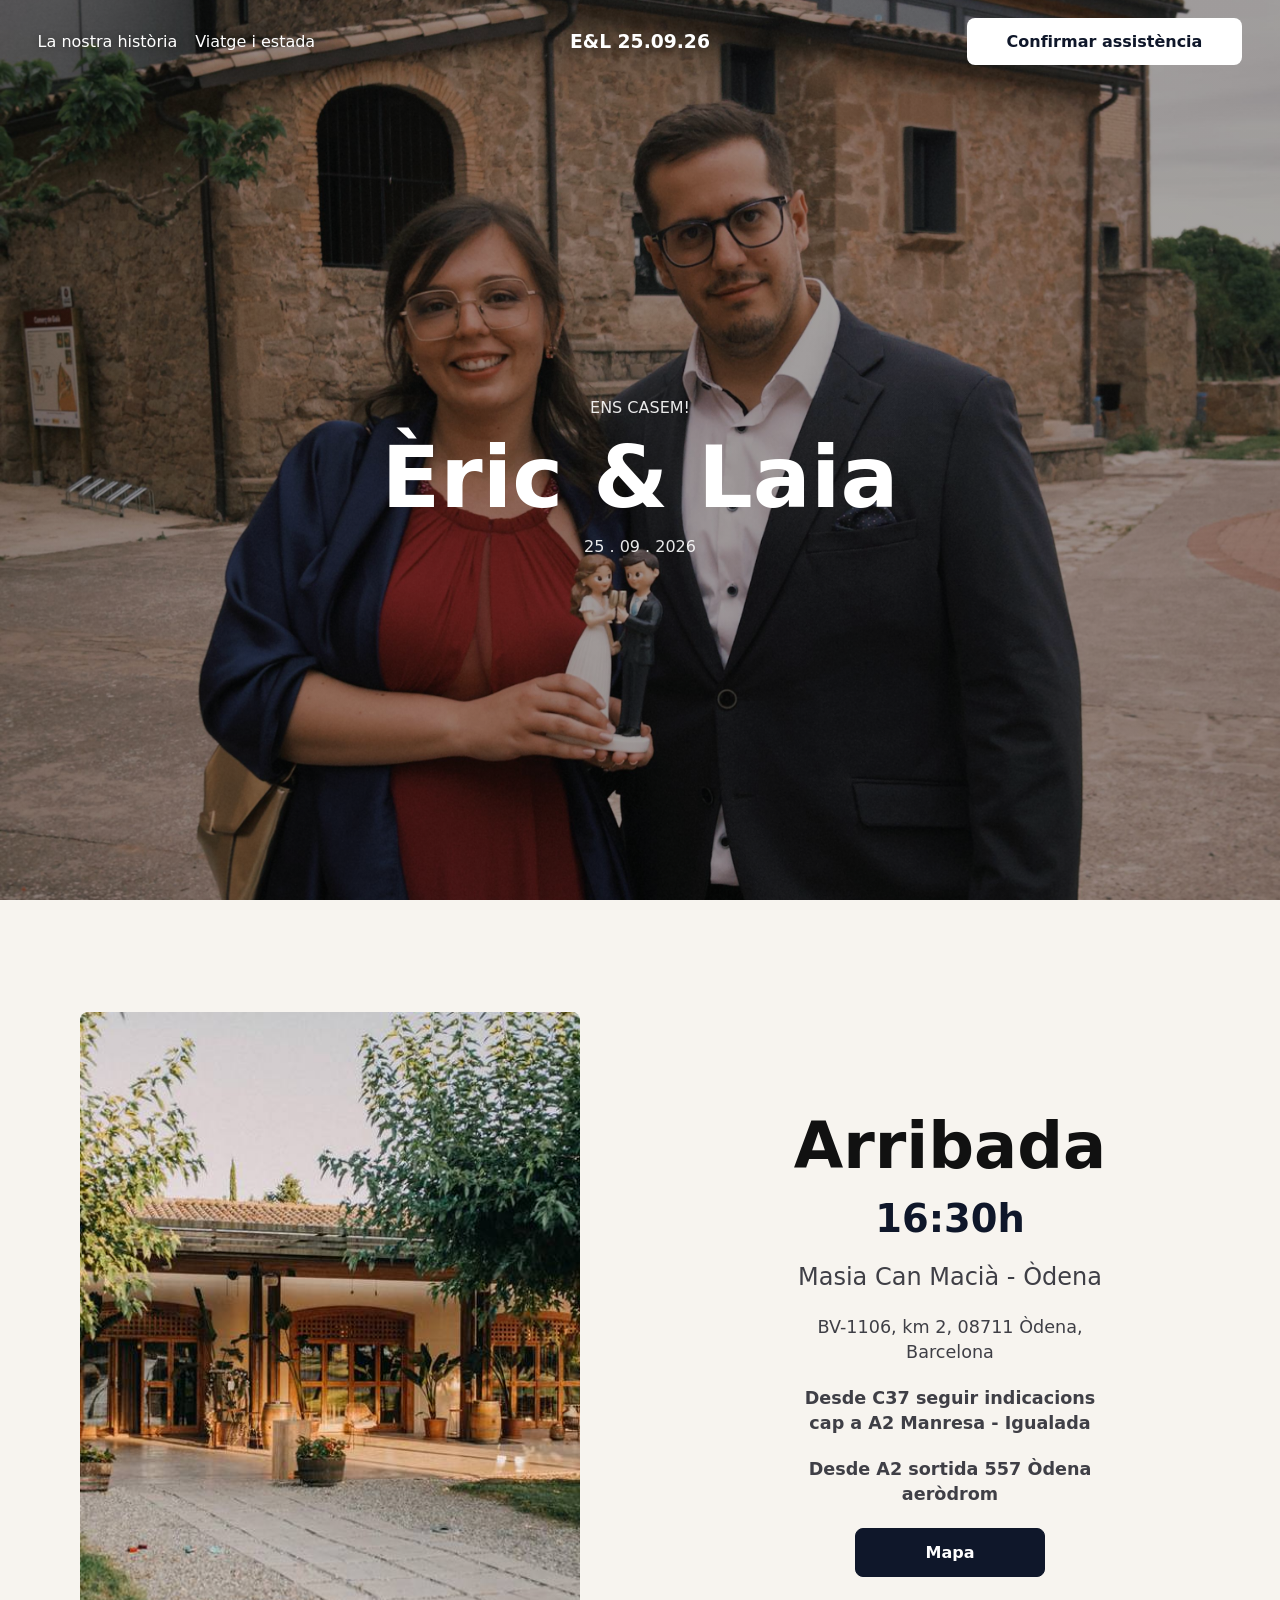
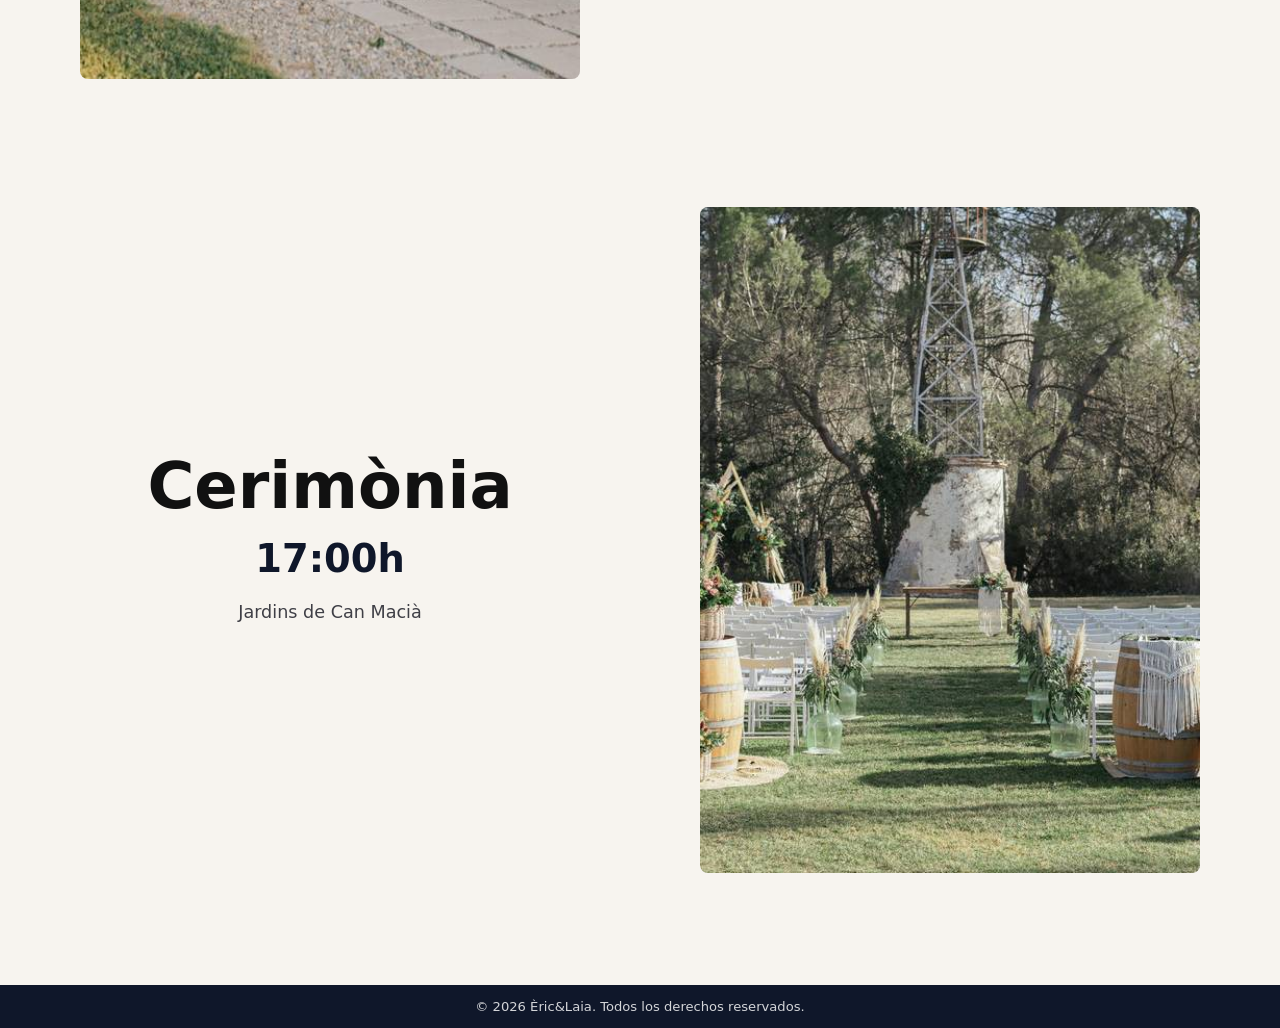
==== index.html @ 28990a13 "Correccions ortografiques i canvis de fotos" ====
<!doctype html>
<html lang="ca">

<head>
  <meta charset="utf-8" />
  <meta name="viewport" content="width=device-width,initial-scale=1" />
  <title>E&L 25/09/26</title>
  <link rel="stylesheet" href="css/styles.css">
</head>

<body>

  <header class="site-header">
    <nav class="nav">
      <ul class="nav-links">
        <li><a href="la-nostra-historia.html">La nostra història</a></li>
        <li><a href="viatge-i-estada.html">Viatge i estada</a></li>
        <li><a href="galeria.html" style="display:none;">Galeria</a></li>
      </ul>
      <a href="/" class="nav_title">
        <h3>E&L 25.09.26</h3>
      </a>
      <a class="confirmar_assistencia" href="confirmar-assistencia.html">Confirmar assistència</a>
    </nav>

    <section class="imatgeprincipal">
      <div class="imatgeprincipal-banner">
        <p>ENS CASEM!</p>
        <h1>Èric & Laia</h1>
        <p>25 . 09 . 2026</p>
      </div>
    </section>
  </header>

  <main class="site-main">
    <section id="arribada">
      <div class="cerimonia">
        <div class="cerimonia-foto">
          <img src="assets/arribada.jpeg" alt="Masia Can Macià">
        </div>
        <div class="cerimonia-info">
          <h2>Arribada</h2>
          <h4>16:30h</h4>
          <p style="font-size: 1.5rem;">Masia Can Macià - Òdena</p>
          <p>BV-1106, km 2, 08711 Òdena, Barcelona</p>
          <p class="important-indicacions">Desde C37 seguir indicacions cap a A2 Manresa - Igualada</p>
          <p class="important-indicacions">Desde A2 sortida 557 Òdena aeròdrom</p>
          <a href="https://maps.app.goo.gl/EMqzW7Tg6xdvP4PMA">Mapa</a>
        </div>
      </div>
    </section>

    <section id="ceremonia">
      <div class="cerimonia cerimonia-invertida">
        <div class="cerimonia-foto">
          <img src="assets/cerimonia.jpeg" alt="Masia Can Macià">
        </div>
        <div class="cerimonia-info">
          <h2>Cerimònia</h2>
          <h4>17:00h</h4>
          <p>Jardins de  Can Macià</p>
          <!-- <a href="https://maps.app.goo.gl/EMqzW7Tg6xdvP4PMA">Mapa</a> -->
        </div>
      </div>
    </section>
  </main>

  <footer class="site-footer">
    <p>&copy; 2026 Èric&Laia. Todos los derechos reservados.</p>
  </footer>

  <script src="js/main.js"></script>

</body>

</html>
---- css/styles.css ----
:root{
  --max-width:1480px;
  --accent:#0f172a;
  --muted:#666;
  --gap:24px;
  --nav-bg-opacity:0;
  --nav-blur:0px;
  --nav-text-color:#fff;
  --nav-text-shadow:0 1px 8px rgba(0,0,0,0.45);
  font-family: Inter, system-ui, Arial, sans-serif;
}

*{box-sizing:border-box}
body{
  margin:0;
  color:#111;
  line-height:1.45;
  background-color: #f7f4ef;
}

.site-header{position:relative}

/* NAV */
.nav{
  display:grid;
  grid-template-columns:1fr auto 1fr;
  gap:18px;
  align-items:center;
  padding:18px calc(12px + 2vw);
  position:fixed;
  width:100%;
  top:0;
  left:0;
  z-index:20;
  background:rgba(15,23,42,var(--nav-bg-opacity));
  backdrop-filter:blur(var(--nav-blur));
  color:var(--nav-text-color);
  text-shadow:var(--nav-text-shadow);
  transition:background 0.15s ease, backdrop-filter 0.15s ease, color 0.15s ease, text-shadow 0.15s ease;
}
.logo{font-weight:700;text-decoration:none;color:var(--accent)}
.nav-links{list-style:none;margin:0;padding:0;display:flex;gap:18px;align-items:center}
.nav-links a{text-decoration:none;color:inherit}
.nav_title {
  text-decoration: none;
  color: inherit;
  justify-self:center;
  text-align:center;
}

.nav_title h3{
  margin:0;
  white-space:nowrap;
}

/* imatgeprincipal */
.imatgeprincipal{
  height:100vh;
  min-height:800px;
  display:flex;
  align-items:center;
  justify-content:center;
  /* background-image:linear-gradient(rgba(10,10,10,0.35),rgba(10,10,10,0.35)), url("../assets/fonsprincipal.jpeg"); */
  background-image:linear-gradient(rgba(10,10,10,0.35),rgba(10,10,10,0.35)), url("../assets/parella-1.jpg");
  background-size:cover;
  background-position:center;
  padding-top:72px; /* espacio por nav fijo */
}
.imatgeprincipal-banner{
  text-align:center;
  color:#fff;
  max-width:900px;
  padding:48px;
}
.imatgeprincipal h1{font-size:clamp(42px,8vw,86px);line-height:0.95;margin:0 0 16px}
.imatgeprincipal p{margin:0 0 18px;color:rgba(255,255,255,0.9)}
.confirmar_assistencia{
  display:inline-flex;
  align-items:center;
  justify-content:center;
  justify-self:end;
  padding:12px 40px;
  border-radius:8px;
  text-decoration:none;
  background:#fff;
  color:var(--accent);
  font-weight:600;
  text-shadow:none;
}

.confirmar_assistencia:hover{
  opacity: 75%;
}

/* CONTENT */
main{max-width:var(--max-width);margin:48px auto;padding:0 20px}
.important-indicacions{
  font-weight: bold;
}
#arribada,
#ceremonia{
  padding:64px 0;
}

.cerimonia{
  display:grid;
  grid-template-columns:1fr 1fr;
  align-items:center;
}

.cerimonia-invertida .cerimonia-info{
  order:1;
}

.cerimonia-invertida .cerimonia-foto{
  order:2;
}

.cerimonia-foto{
  width:100%;
  max-width:500px;
  justify-self:center;
}

.cerimonia-foto img{
  display:block;
  width:100%;
  aspect-ratio:3 / 4;
  object-fit:cover;
  border-radius:8px;
}

.cerimonia-info{
  display:flex;
  flex-direction:column;
  align-items:center;
  justify-content:center;
  gap:20px;
  min-height:100%;
  text-align:center;
}

.cerimonia-info h2,
.cerimonia-info h4,
.cerimonia-info p{
  margin:0;
}

.cerimonia-info h2{
  font-size:clamp(2.4rem,5vw,4.5rem);
  line-height:1;
  font-weight:700;
}

.cerimonia-info h4{
  font-size:clamp(1.6rem,3vw,2.4rem);
  line-height:1.1;
  font-weight:600;
  color:var(--accent);
}

.cerimonia-info p{
  max-width:320px;
  font-size:1.1rem;
  color:#3f3f46;
}

.cerimonia-info a{
  display:inline-flex;
  align-items:center;
  justify-content:center;
  min-width:140px;
  min-height:46px;
  padding:12px 70px;
  border:1px solid var(--accent);
  border-radius:8px;
  background:var(--accent);
  color:#fff;
  font-weight:700;
  text-decoration:none;
  transition:background 0.2s ease, color 0.2s ease, transform 0.2s ease;
}

.cerimonia-info a:hover{
  background:#fff;
  color:var(--accent);
  transform:translateY(-2px);
}

.ubicacion-1{
  font-size:11000px;
}
/* CONFIRMACIO */
.pagina-confirmacio{
  --nav-bg-opacity:0.92;
  --nav-blur:6px;
  --nav-text-color:#fff;
  --nav-text-shadow:none;
  background:#f4f0e8;
}

.confirmacio-main{
  margin:0 auto;
  padding:140px 20px 80px;
}

.confirmacio{
  max-width:1180px;
  margin:0 auto;
}

.confirmacio-intro{
  max-width:860px;
  margin:0 auto 44px;
  text-align:center;
}

.confirmacio-intro p{
  max-width:720px;
  margin:18px auto 0;
  color:#5f5a52;
  font-size:clamp(1.05rem,2vw,1.35rem);
  line-height:1.7;
}

.confirmacio-intro h1{
  margin:0;
  font-size:clamp(2.7rem,6vw,5.5rem);
  line-height:1;
  color:var(--accent);
}

.confirmacio-layout{
  display:grid;
  grid-template-columns:minmax(280px,0.85fr) minmax(360px,1.15fr);
  gap:0;
  overflow:hidden;
  border:1px solid rgba(15,23,42,0.12);
  border-radius:8px;
  background:#fff;
  box-shadow:0 22px 60px rgba(15,23,42,0.12);
}

.confirmacio-foto{
  min-height:100%;
  margin:0;
  background:#0f172a;
}

.confirmacio-foto img{
  display:block;
  width:100%;
  height:100%;
  min-height:640px;
  object-fit:cover;
}

.confirmacio-form{
  display:grid;
  gap:22px;
  align-content:center;
  padding:44px;
  background:#fff;
}

.camps-assistencia{
  display: grid;
  gap: 22px;
}

.form-row{
  display:grid;
  gap:8px;
  margin:10px;
  padding:0;
  border:0;
}

.form-row label,
.form-row legend{
  color:var(--accent);
  font-weight:700;
}

.form-row input,
.form-row select,
.form-row textarea{
  width:100%;
  border:1px solid rgba(15,23,42,0.18);
  border-radius:8px;
  padding:13px 14px;
  color:#18181b;
  font:inherit;
  background:#fbfaf8;
}

.form-row textarea{
  resize:vertical;
}

.form-row input:focus,
.form-row select:focus,
.form-row textarea:focus{
  outline:2px solid rgba(15,23,42,0.18);
  border-color:var(--accent);
}

.radio-option{
  display:flex;
  align-items:center;
  gap:10px;
  font-weight:500;
  color:#3f3f46;
}

.radio-option input{
  width:auto;
}

.form-submit{
  display:inline-flex;
  align-items:center;
  justify-content:center;
  min-height:50px;
  border:1px solid var(--accent);
  border-radius:8px;
  padding:14px 28px;
  background:var(--accent);
  color:#fff;
  font:inherit;
  font-weight:800;
  text-decoration:none;
  cursor:pointer;
  transition:background 0.2s ease, color 0.2s ease, transform 0.2s ease;
}

.form-submit:hover{
  background:#fff;
  color:var(--accent);
  transform:translateY(-2px);
}

.gracies{
  display:flex;
  flex-direction:column;
  align-items:center;
  justify-content:center;
  min-height:60vh;
  max-width:760px;
  margin:0 auto;
  text-align:center;
}

.gracies p{
  margin:0 0 16px;
  color:#5f5a52;
  font-weight:700;
  text-transform:uppercase;
  letter-spacing:0.08em;
}

.gracies h1{
  margin:0 0 32px;
  font-size:clamp(3rem,7vw,6rem);
  line-height:1;
  color:var(--accent);
}

/* PAGINES INTERIORS */
.pagina-interior{
  --nav-bg-opacity:0.9;
  --nav-blur:6px;
  --nav-text-color:#fff;
  --nav-text-shadow:none;
  background:#f7f4ef;
}

.pagina-main{
  max-width:none;
  margin:0;
  padding:0;
}

.pagina-hero{
  min-height:72vh;
  display:flex;
  align-items:flex-end;
  padding:140px 8vw 72px;
  color:#fff;
  background-size:cover;
  background-position:center;
}

.historia-hero{
  background-image:linear-gradient(rgba(15,23,42,0.18),rgba(15,23,42,0.62)), url("../assets/parella-10.jpg");
}

.estada-hero{
  background-image:linear-gradient(rgba(15,23,42,0.2),rgba(15,23,42,0.68)), url("../assets/banquet.jpg");
}

.pagina-hero div{
  max-width:920px;
}

.pagina-hero p{
  margin:0 0 14px;
  font-weight:800;
  text-transform:uppercase;
  letter-spacing:0.08em;
}

.pagina-hero h1{
  margin:0;
  font-size:clamp(3rem,7vw,7rem);
  line-height:0.98;
}

.historia-layout{
  display:grid;
  grid-template-columns:minmax(320px,0.9fr) minmax(320px,1.1fr);
  gap:64px;
  align-items:center;
  max-width:1280px;
  margin:0 auto;
  padding:96px 8vw;
}

.historia-layout + .historia-layout{
  padding-top:0;
}

.historia-layout-invertida .historia-text{
  order:2;
}

.historia-layout-invertida .historia-foto{
  order:1;
}

.historia-text{
  display:grid;
  gap:18px;
  font-size:clamp(1.1rem,1.8vw,1.35rem);
  line-height:1.8;
  color:#343434;
}

.historia-text span{
  color:#8a8175;
  font-size:0.9rem;
  font-weight:900;
  text-transform:uppercase;
  letter-spacing:0.08em;
}

.historia-text h2{
  max-width:620px;
  margin:0 0 8px;
  color:var(--accent);
  font-size:clamp(2.2rem,4.8vw,4.7rem);
  line-height:1;
}

.historia-text p{
  margin:0;
}

.historia-foto{
  margin:0;
}

.historia-foto img{
  display:block;
  width:100%;
  aspect-ratio:4 / 5;
  object-fit:cover;
  border-radius:8px;
  box-shadow:0 22px 60px rgba(15,23,42,0.14);
}

.historia-galeria{
  display:grid;
  grid-template-columns:1fr 1.25fr 1fr;
  gap:18px;
  max-width:1280px;
  margin:0 auto;
  padding:0 8vw 96px;
}

.historia-galeria figure{
  margin:0;
  overflow:hidden;
  border-radius:8px;
  background:#0f172a;
}

.historia-galeria img{
  display:block;
  width:100%;
  height:100%;
  min-height:340px;
  object-fit:cover;
}

.historia-galeria figure:nth-child(2){
  transform:translateY(36px);
}

.timeline{
  display:grid;
  grid-template-columns:repeat(auto-fit,minmax(220px,1fr));
  gap:1px;
  max-width:1280px;
  margin:0 auto;
  padding:0 8vw 96px;
}

.timeline article,
.info-card,
.transport-list article,
.faq-list details{
  background:#fff;
  border:1px solid rgba(15,23,42,0.1);
}

.timeline article{
  padding:32px;
}

.timeline span{
  display:block;
  margin-bottom:24px;
  color:#8a8175;
  font-weight:900;
}

.timeline h2,
.info-card h3,
.transport-list h3{
  margin:0 0 12px;
  color:var(--accent);
}

.timeline p,
.info-card p,
.transport-list p,
.faq-list p,
.fonts p{
  margin:0;
  color:#4b4b52;
  line-height:1.7;
}

.frase-final{
  max-width:920px;
  margin:0 auto 96px;
  padding:0 8vw;
  text-align:center;
}

.frase-final p{
  margin:0;
  font-size:clamp(1.8rem,4vw,3.8rem);
  line-height:1.12;
  color:var(--accent);
}

.info-section{
  max-width:1280px;
  margin:0 auto;
  padding:88px 8vw 0;
}

.section-heading{
  display:flex;
  justify-content:space-between;
  align-items:start;
  flex-direction: column;
  gap:12px;
  margin-bottom:28px;
}

.section-heading p{
  margin:0;
  color:#8a8175;
  font-weight:800;
  text-transform:uppercase;
  letter-spacing:0.08em;
}

.section-heading h2{
  margin:0;
  color:var(--accent);
  font-size:clamp(2.2rem,4vw,4.5rem);
  line-height:1;
}

.info-grid{
  display:grid;
  grid-template-columns:repeat(3,1fr);
  gap:18px;
}

.info-card{
  display:flex;
  flex-direction:column;
  min-height:280px;
  padding:28px;
  border-radius:8px;
}

.info-card a{
  display:inline-flex;
  align-items:center;
  justify-content:center;
  width:max-content;
  margin-top:auto;
  padding:11px 18px;
  border:1px solid var(--accent);
  border-radius:8px;
  background:var(--accent);
  color:#fff;
  text-decoration:none;
  font-weight:800;
}

.split-info{
  display:grid;
  grid-template-columns:0.7fr 1.3fr;
  gap:48px;
}

.split-info .section-heading{
  display:block;
  margin:0;
}

.transport-list{
  display:grid;
  justify-content: start;
  gap:16px;
}

.transport-list article{
  padding:26px;
  border-radius:8px;
}

.estada-foto-band{
  display:grid;
  grid-template-columns:minmax(280px,1.15fr) minmax(260px,0.85fr);
  align-items:stretch;
  max-width:1280px;
  margin:88px auto 0;
  padding:0 8vw;
}

.estada-foto-band img{
  display:block;
  width:100%;
  min-height:420px;
  object-fit:cover;
  border-radius:8px 0 0 8px;
}

.estada-foto-band div{
  display:flex;
  align-items:center;
  padding:36px;
  border-radius:0 8px 8px 0;
  background:var(--accent);
  color:#fff;
}

.estada-foto-band p{
  margin:0;
  font-size:clamp(1.25rem,2.6vw,2.4rem);
  line-height:1.18;
}

.faq-list{
  display:grid;
  gap:12px;
}

.faq-list details{
  padding:22px 24px;
  border-radius:8px;
}

.faq-list summary{
  cursor:pointer;
  color:var(--accent);
  font-weight:900;
}

.faq-list p{
  margin-top:14px;
}

.fonts{
  max-width:980px;
  margin:0 auto;
  padding:72px 8vw 96px;
  text-align:center;
}

.fonts a{
  color:var(--accent);
  font-weight:800;
}

.grid-section h2,
.content-section h2,
.contact-section h2{margin:0 0 18px;font-size:1.4rem}

.grid{display:grid;grid-template-columns:repeat(auto-fit,minmax(220px,1fr));gap:var(--gap)}
.card{background:#fff;border-radius:12px;padding:20px;box-shadow:0 6px 20px rgba(12,20,30,0.06)}

/* FOOTER */
.site-footer{
  padding:12px 20px;
  text-align:center;
  background:var(--accent);
  color:rgba(255,255,255,0.82);
  font-size:0.82rem;
}

.site-footer p{
  margin:0;
}

/* RESPONSIVE tweaks */
@media (max-width:860px){
  .nav{
    grid-template-columns:1fr 1fr 1fr;
    gap:8px;
    padding:12px 14px;
    background:rgba(15,23,42,var(--nav-bg-opacity));
    backdrop-filter:blur(var(--nav-blur));
    text-shadow:none;
  }

  .nav_title{
    grid-row:1;
    grid-column:1 / -1;
    justify-self:center;
    padding-bottom:2px;
  }

  .nav_title h3{
    font-size:1.35rem;
    letter-spacing:0.03em;
  }

  .nav-links{
    grid-row:2;
    grid-column:1 / 3;
    display:grid;
    grid-template-columns:1fr 1fr;
    gap:8px;
    width:100%;
    max-width:none;
    justify-self:stretch;
    padding:0;
    border:0;
    background:transparent;
    box-shadow:none;
    backdrop-filter:none;
    text-shadow:none;
  }

  .nav-links li{
    min-width:0;
  }

  .nav-links a{
    display:flex;
    align-items:center;
    justify-content:center;
    min-height:42px;
    padding:8px 10px;
    border-radius:6px;
    background:rgba(255,255,255,0.12);
    font-size:0.86rem;
    font-weight:700;
    text-align:center;
  }

  .confirmar_assistencia{
    grid-row:2;
    grid-column:3;
    justify-self:stretch;
    align-self:stretch;
    width:auto;
    max-width:none;
    min-height:42px;
    padding:10px 16px;
    border-radius:6px;
    font-size:0.92rem;
  }

  .nav .confirmar_assistencia{
    width:100%;
  }

  .nav-links{
    padding-right:0;
  }

  .nav-links li:nth-child(1){grid-column:1}
  .nav-links li:nth-child(2){grid-column:2}

  .imatgeprincipal{
    height:100svh;
    min-height:620px;
    padding-top:150px;
  }

  .imatgeprincipal-banner{padding:24px}
  .imatgeprincipal h1{font-size:clamp(48px,17vw,82px)}
  main{margin:28px auto;padding:0 16px}
  #arribada,
  #ceremonia{padding:42px 0}
  .cerimonia{grid-template-columns:1fr;gap:24px}
  .cerimonia-invertida .cerimonia-info,
  .cerimonia-invertida .cerimonia-foto{order:initial}
  .cerimonia-foto{max-width:min(82vw,320px)}
  .cerimonia-foto img{aspect-ratio:4 / 5;max-height:390px}
  .cerimonia-info{gap:20px;padding:4px 8px}
  .cerimonia-info h2{font-size:clamp(3.1rem,16vw,4.6rem)}
  .cerimonia-info h4{font-size:clamp(2rem,9vw,2.8rem)}
  .cerimonia-info p{font-size:1.18rem}
  .cerimonia-info a{min-width:170px;min-height:52px;font-size:1.05rem}
  .confirmacio-main{padding:180px 16px 56px}
  .confirmacio-intro{margin-bottom:28px}
  .confirmacio-layout{grid-template-columns:1fr}
  .confirmacio-foto img{min-height:300px;max-height:380px}
  .confirmacio-form{padding:22px;gap:18px}
  .pagina-hero{min-height:72svh;padding:190px 20px 48px}
  .pagina-hero h1{font-size:clamp(2.7rem,14vw,5rem)}
  .historia-layout,
  .timeline,
  .info-grid,
  .split-info,
  .estada-foto-band{grid-template-columns:1fr}
  .historia-galeria{display: none}
  .historia-layout,
  .info-section{padding:56px 16px 0}
  .historia-layout{gap:34px}
  .historia-layout + .historia-layout{padding-top:56px}
  .historia-layout-invertida .historia-text,
  .historia-layout-invertida .historia-foto{order:initial}
  .historia-text{font-size:1.05rem;gap:18px}
  .historia-text h2{font-size:clamp(2.4rem,12vw,4rem)}
  .historia-galeria{gap:12px;padding:0 16px 56px}
  .historia-galeria figure:nth-child(2){transform:none}
  .historia-galeria img{min-height:250px;aspect-ratio:4 / 3}
  .timeline{padding:0 16px 56px}
  .timeline article{padding:24px}
  .frase-final{margin-top:56px;padding:0 16px}
  .section-heading{display:block}
  .info-card{min-height:auto}
  .estada-foto-band{margin-top:56px;padding:0 16px}
  .estada-foto-band img{min-height:260px;border-radius:8px 8px 0 0}
  .estada-foto-band div{border-radius:0 0 8px 8px;padding:24px}
  .fonts{padding:48px 20px 64px}
}
/* @media (max-width:565px){
   .nav {
    foins
  }
} */

@media (max-width:565px){
  .nav_title h3{font-size:1.22rem}
  .nav-links{gap:6px}
  .nav-links a{font-size:0.65rem;padding:8px 6px}
  .confirmar_assistencia{font-size:0.65rem}
  .pagina-hero,
  .imatgeprincipal{padding-top:172px}
  .cerimonia-foto{max-width:76vw}
  .cerimonia-foto img{max-height:330px}
  .cerimonia-info h2{font-size:3rem}
}
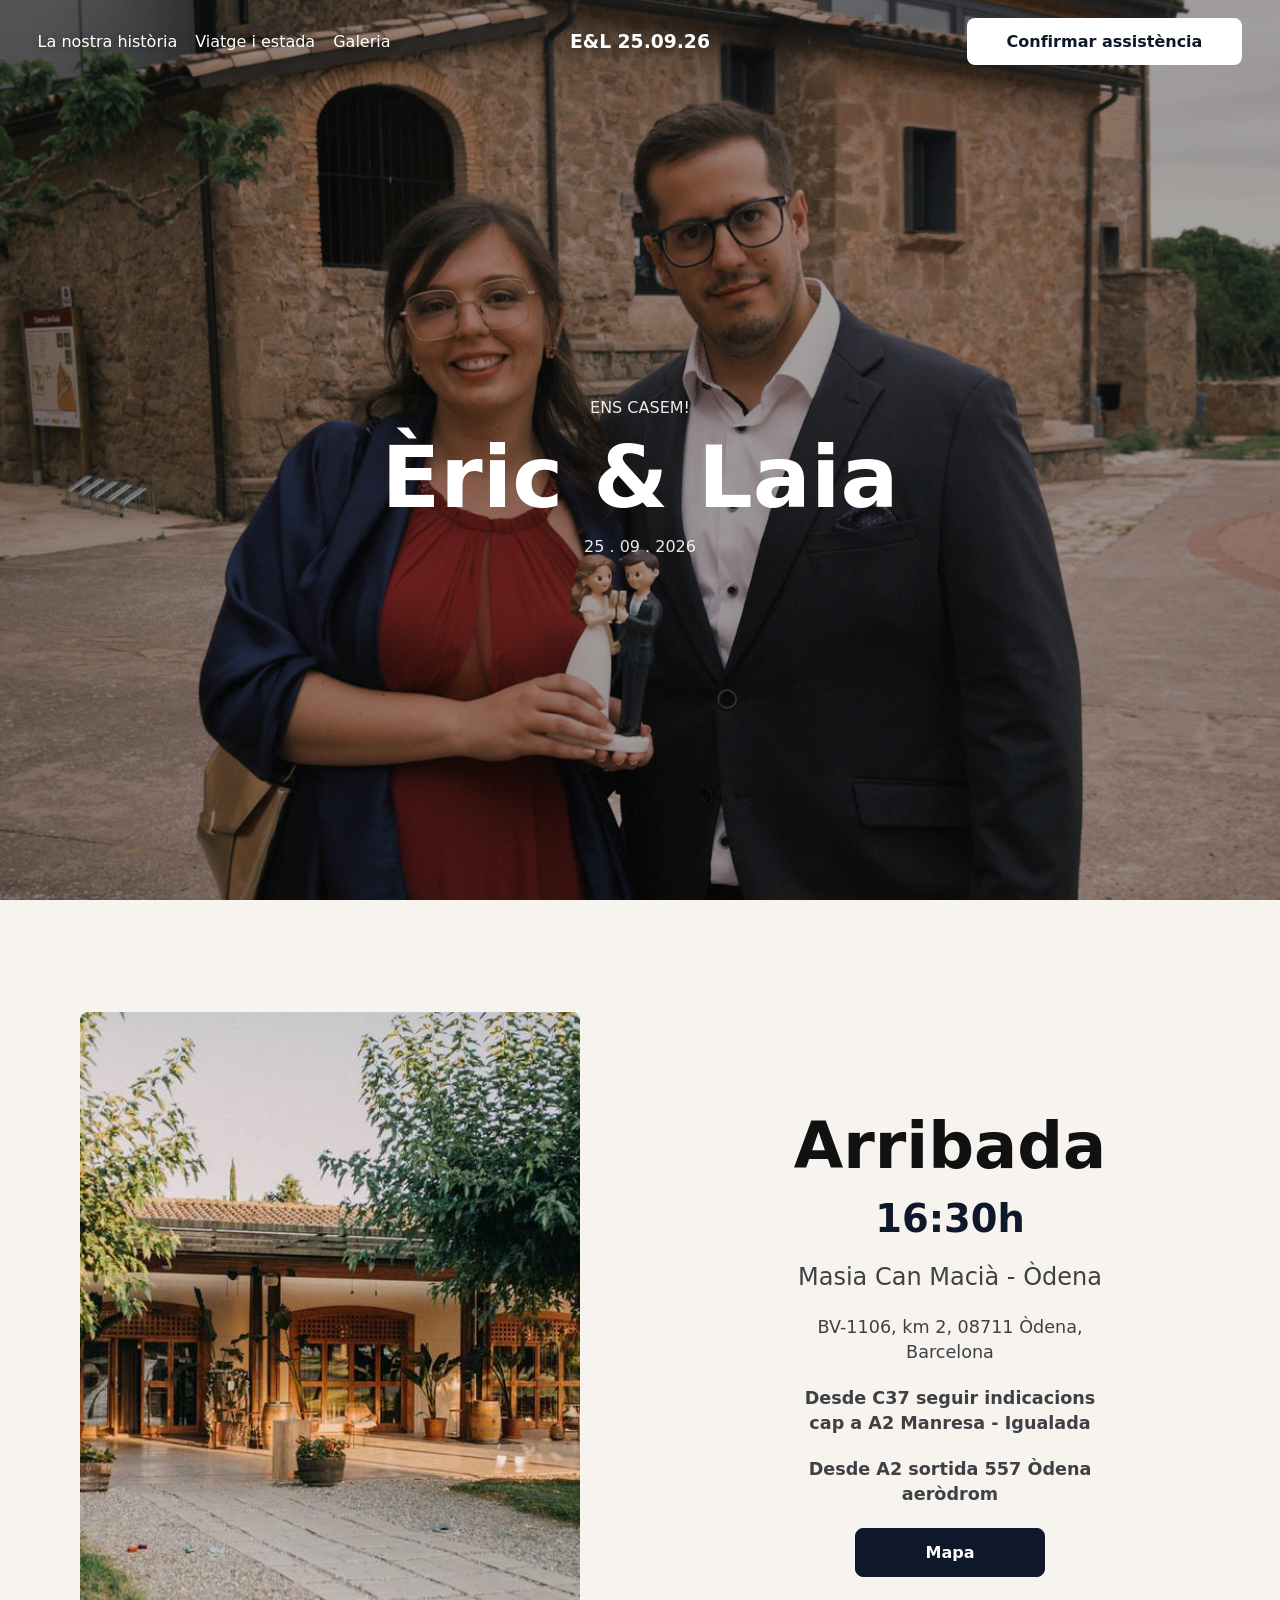
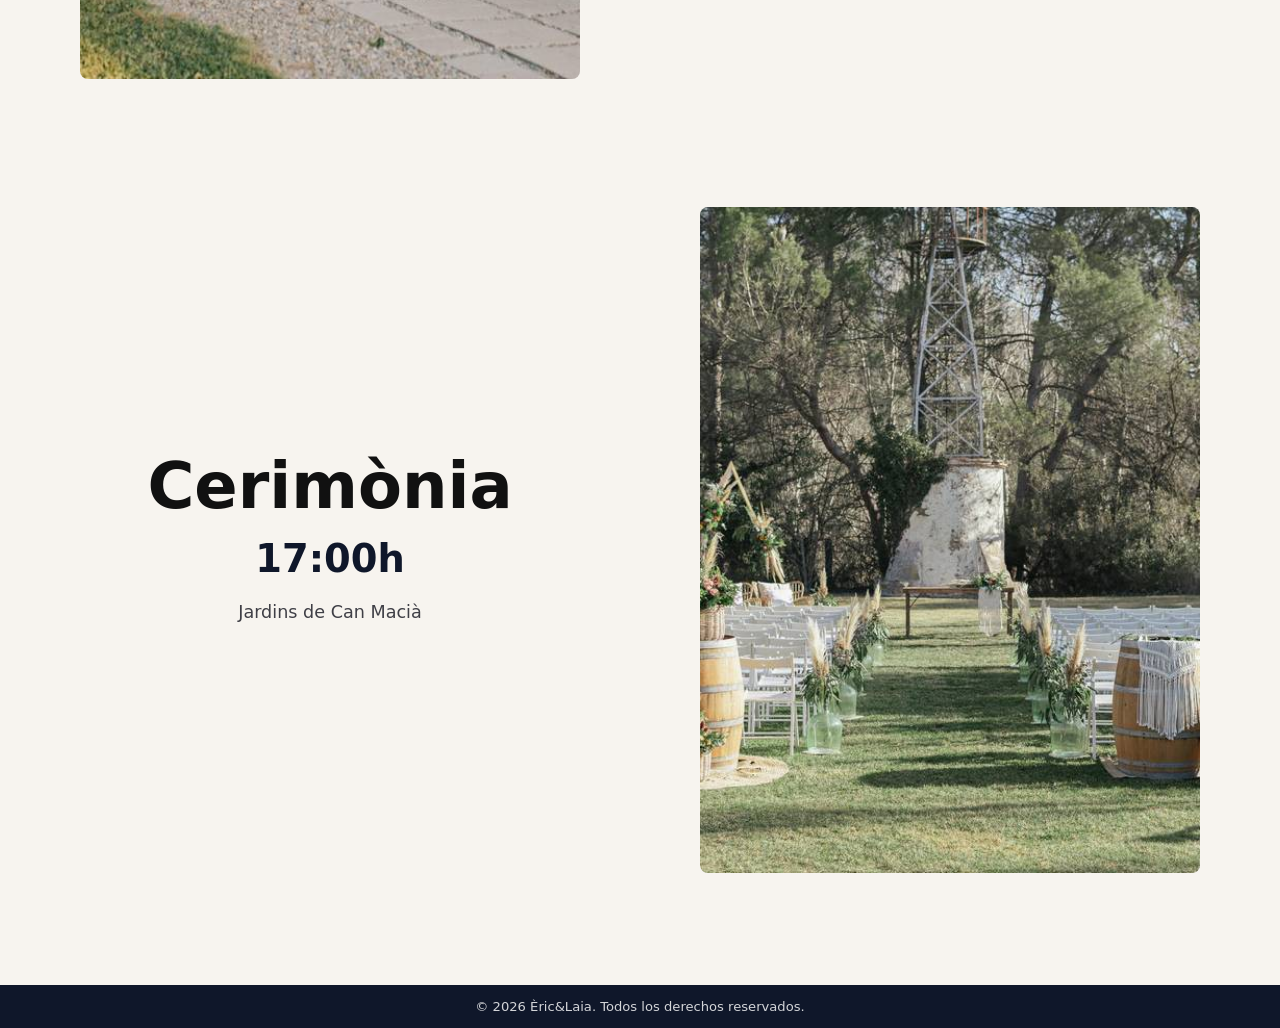
==== commit 7b8db6ae: "Activat pagina album fotos amb boto desactivat" ====
--- a/index.html
+++ b/index.html
@@ -15,7 +15,7 @@
       <ul class="nav-links">
         <li><a href="la-nostra-historia.html">La nostra història</a></li>
         <li><a href="viatge-i-estada.html">Viatge i estada</a></li>
-        <li><a href="galeria.html" style="display:none;">Galeria</a></li>
+        <li><a href="galeria.html">Galeria</a></li>
       </ul>
       <a href="/" class="nav_title">
         <h3>E&L 25.09.26</h3>
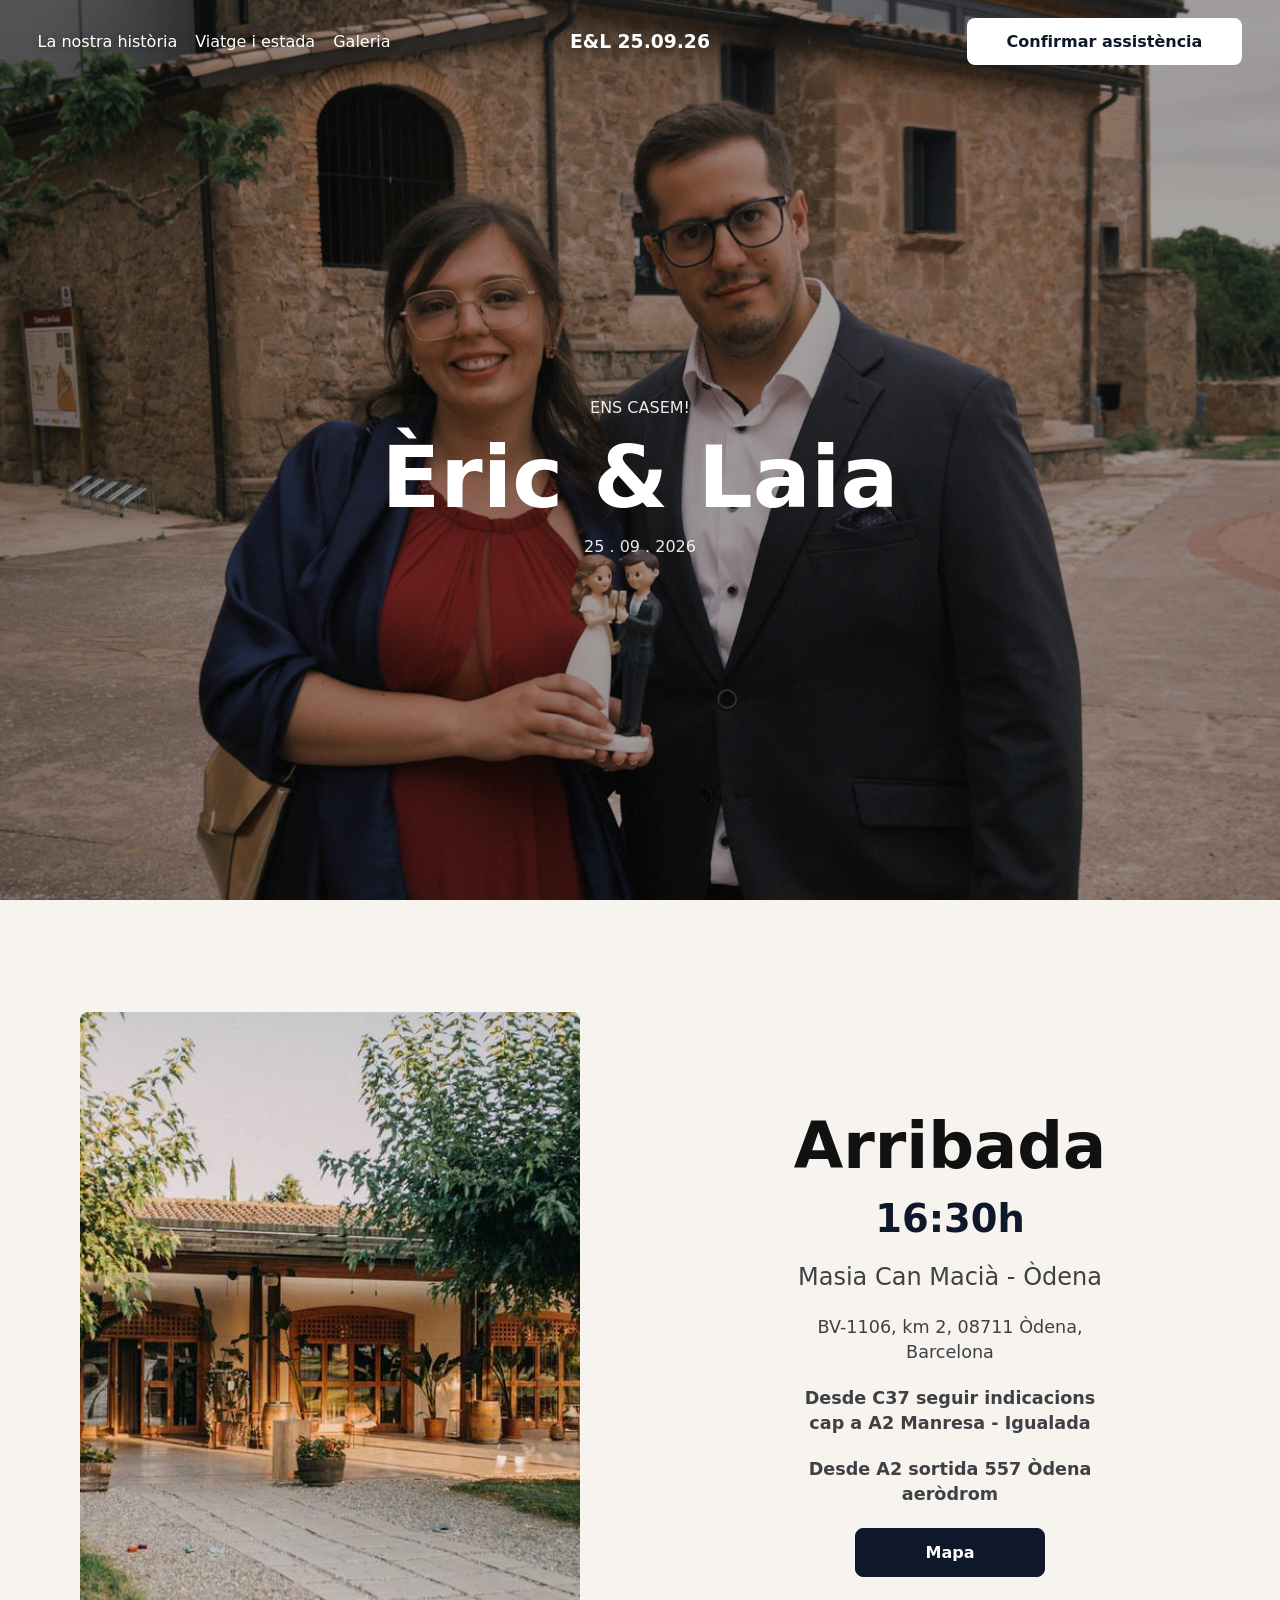
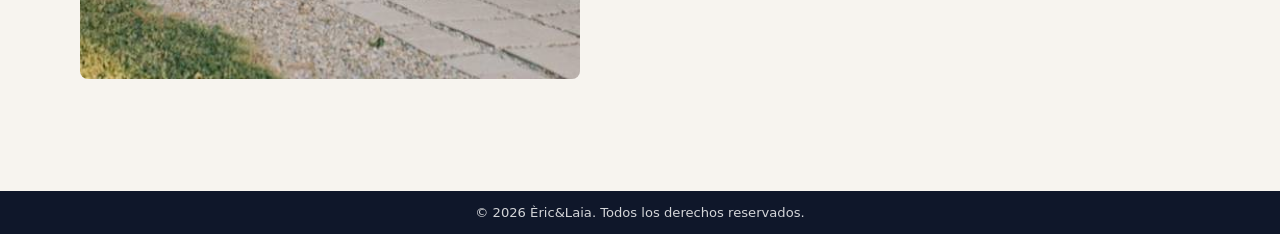
==== commit 826607af: "Ültims canvis varis" ====
--- a/index.html
+++ b/index.html
@@ -50,7 +50,7 @@
       </div>
     </section>
 
-    <section id="ceremonia">
+    <!-- <section id="ceremonia">
       <div class="cerimonia cerimonia-invertida">
         <div class="cerimonia-foto">
           <img src="assets/cerimonia.jpeg" alt="Masia Can Macià">
@@ -59,10 +59,10 @@
           <h2>Cerimònia</h2>
           <h4>17:00h</h4>
           <p>Jardins de  Can Macià</p>
-          <!-- <a href="https://maps.app.goo.gl/EMqzW7Tg6xdvP4PMA">Mapa</a> -->
+          <a href="https://maps.app.goo.gl/EMqzW7Tg6xdvP4PMA">Mapa</a>
         </div>
       </div>
-    </section>
+    </section> -->
   </main>
 
   <footer class="site-footer">
--- a/css/styles.css
+++ b/css/styles.css
@@ -731,34 +731,33 @@
   margin:0;
 }
 
-/* RESPONSIVE tweaks */
-@media (max-width:860px){
+/* RESPONSIVE tweaks */@media (max-width:860px){
   .nav{
-    grid-template-columns:1fr 1fr 1fr;
+    grid-template-columns:1fr;
     gap:8px;
     padding:12px 14px;
     background:rgba(15,23,42,var(--nav-bg-opacity));
     backdrop-filter:blur(var(--nav-blur));
     text-shadow:none;
   }
-
+ 
   .nav_title{
     grid-row:1;
-    grid-column:1 / -1;
+    grid-column:1;
     justify-self:center;
     padding-bottom:2px;
   }
-
+ 
   .nav_title h3{
     font-size:1.35rem;
     letter-spacing:0.03em;
   }
-
+ 
   .nav-links{
     grid-row:2;
-    grid-column:1 / 3;
+    grid-column:1;
     display:grid;
-    grid-template-columns:1fr 1fr;
+    grid-template-columns:1fr 1fr 1fr;
     gap:8px;
     width:100%;
     max-width:none;
@@ -770,54 +769,48 @@
     backdrop-filter:none;
     text-shadow:none;
   }
-
+ 
   .nav-links li{
     min-width:0;
   }
-
+ 
   .nav-links a{
     display:flex;
     align-items:center;
     justify-content:center;
     min-height:42px;
-    padding:8px 10px;
+    padding:8px 6px;
     border-radius:6px;
     background:rgba(255,255,255,0.12);
-    font-size:0.86rem;
+    font-size:0.82rem;
     font-weight:700;
     text-align:center;
   }
-
+ 
   .confirmar_assistencia{
-    grid-row:2;
-    grid-column:3;
+    grid-row:3;
+    grid-column:1;
     justify-self:stretch;
     align-self:stretch;
-    width:auto;
+    width:100%;
     max-width:none;
     min-height:42px;
     padding:10px 16px;
     border-radius:6px;
     font-size:0.92rem;
   }
-
+ 
   .nav .confirmar_assistencia{
     width:100%;
   }
-
-  .nav-links{
-    padding-right:0;
-  }
-
-  .nav-links li:nth-child(1){grid-column:1}
-  .nav-links li:nth-child(2){grid-column:2}
-
+ 
+  /* resto de reglas mobile sin cambios */
   .imatgeprincipal{
     height:100svh;
     min-height:620px;
     padding-top:150px;
   }
-
+ 
   .imatgeprincipal-banner{padding:24px}
   .imatgeprincipal h1{font-size:clamp(48px,17vw,82px)}
   main{margin:28px auto;padding:0 16px}
@@ -867,12 +860,7 @@
   .estada-foto-band div{border-radius:0 0 8px 8px;padding:24px}
   .fonts{padding:48px 20px 64px}
 }
-/* @media (max-width:565px){
-   .nav {
-    foins
-  }
-} */
-
+ 
 @media (max-width:565px){
   .nav_title h3{font-size:1.22rem}
   .nav-links{gap:6px}
@@ -883,4 +871,4 @@
   .cerimonia-foto{max-width:76vw}
   .cerimonia-foto img{max-height:330px}
   .cerimonia-info h2{font-size:3rem}
-}
+}
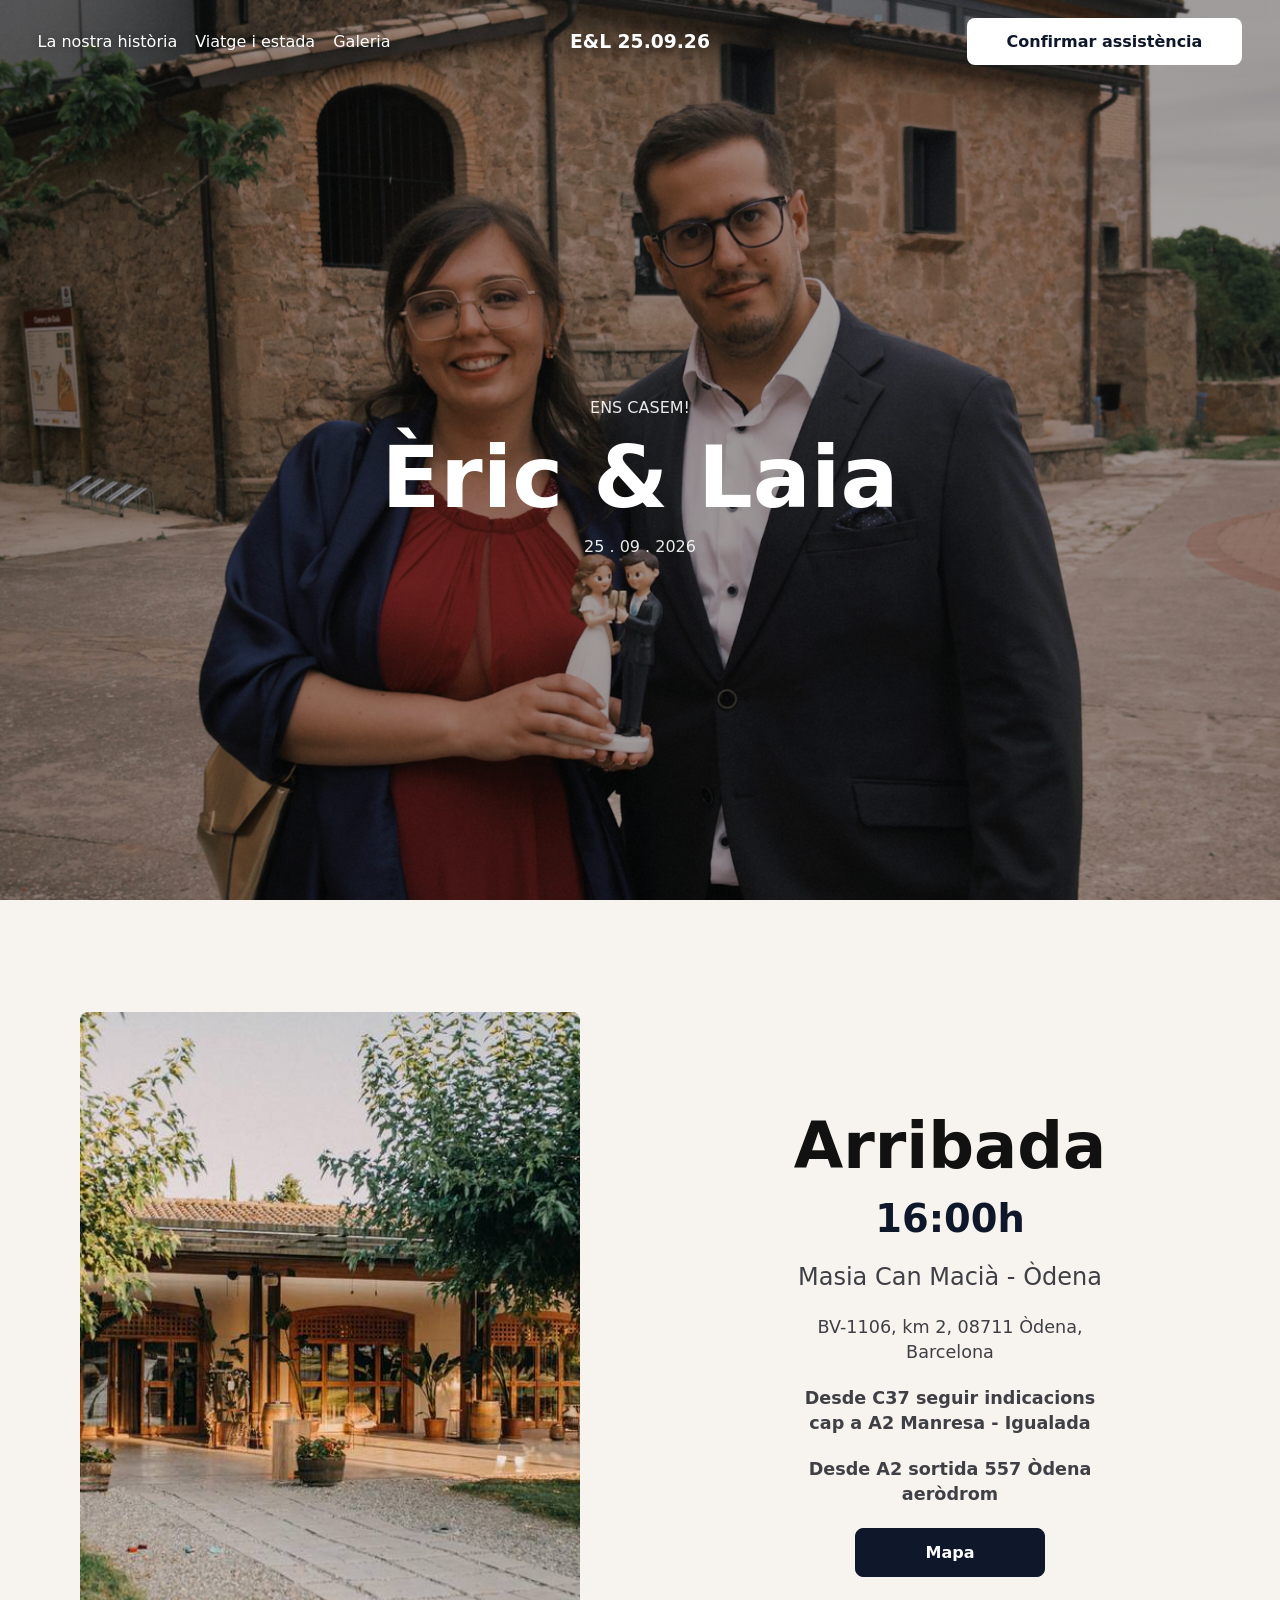
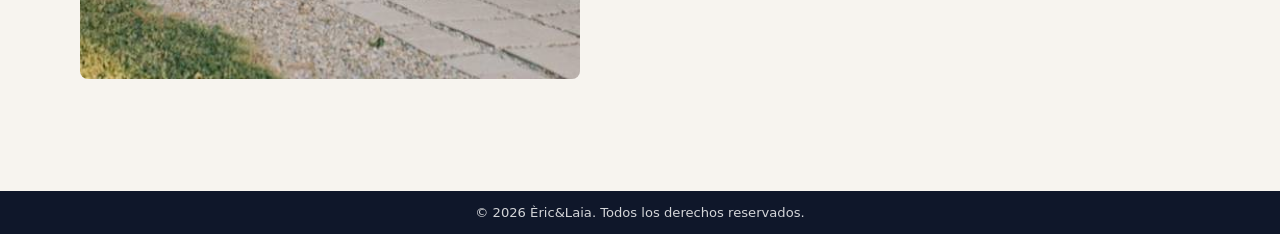
==== commit c0577423: "Ultims retocs" ====
--- a/index.html
+++ b/index.html
@@ -40,7 +40,7 @@
         </div>
         <div class="cerimonia-info">
           <h2>Arribada</h2>
-          <h4>16:30h</h4>
+          <h4>16:00h</h4>
           <p style="font-size: 1.5rem;">Masia Can Macià - Òdena</p>
           <p>BV-1106, km 2, 08711 Òdena, Barcelona</p>
           <p class="important-indicacions">Desde C37 seguir indicacions cap a A2 Manresa - Igualada</p>
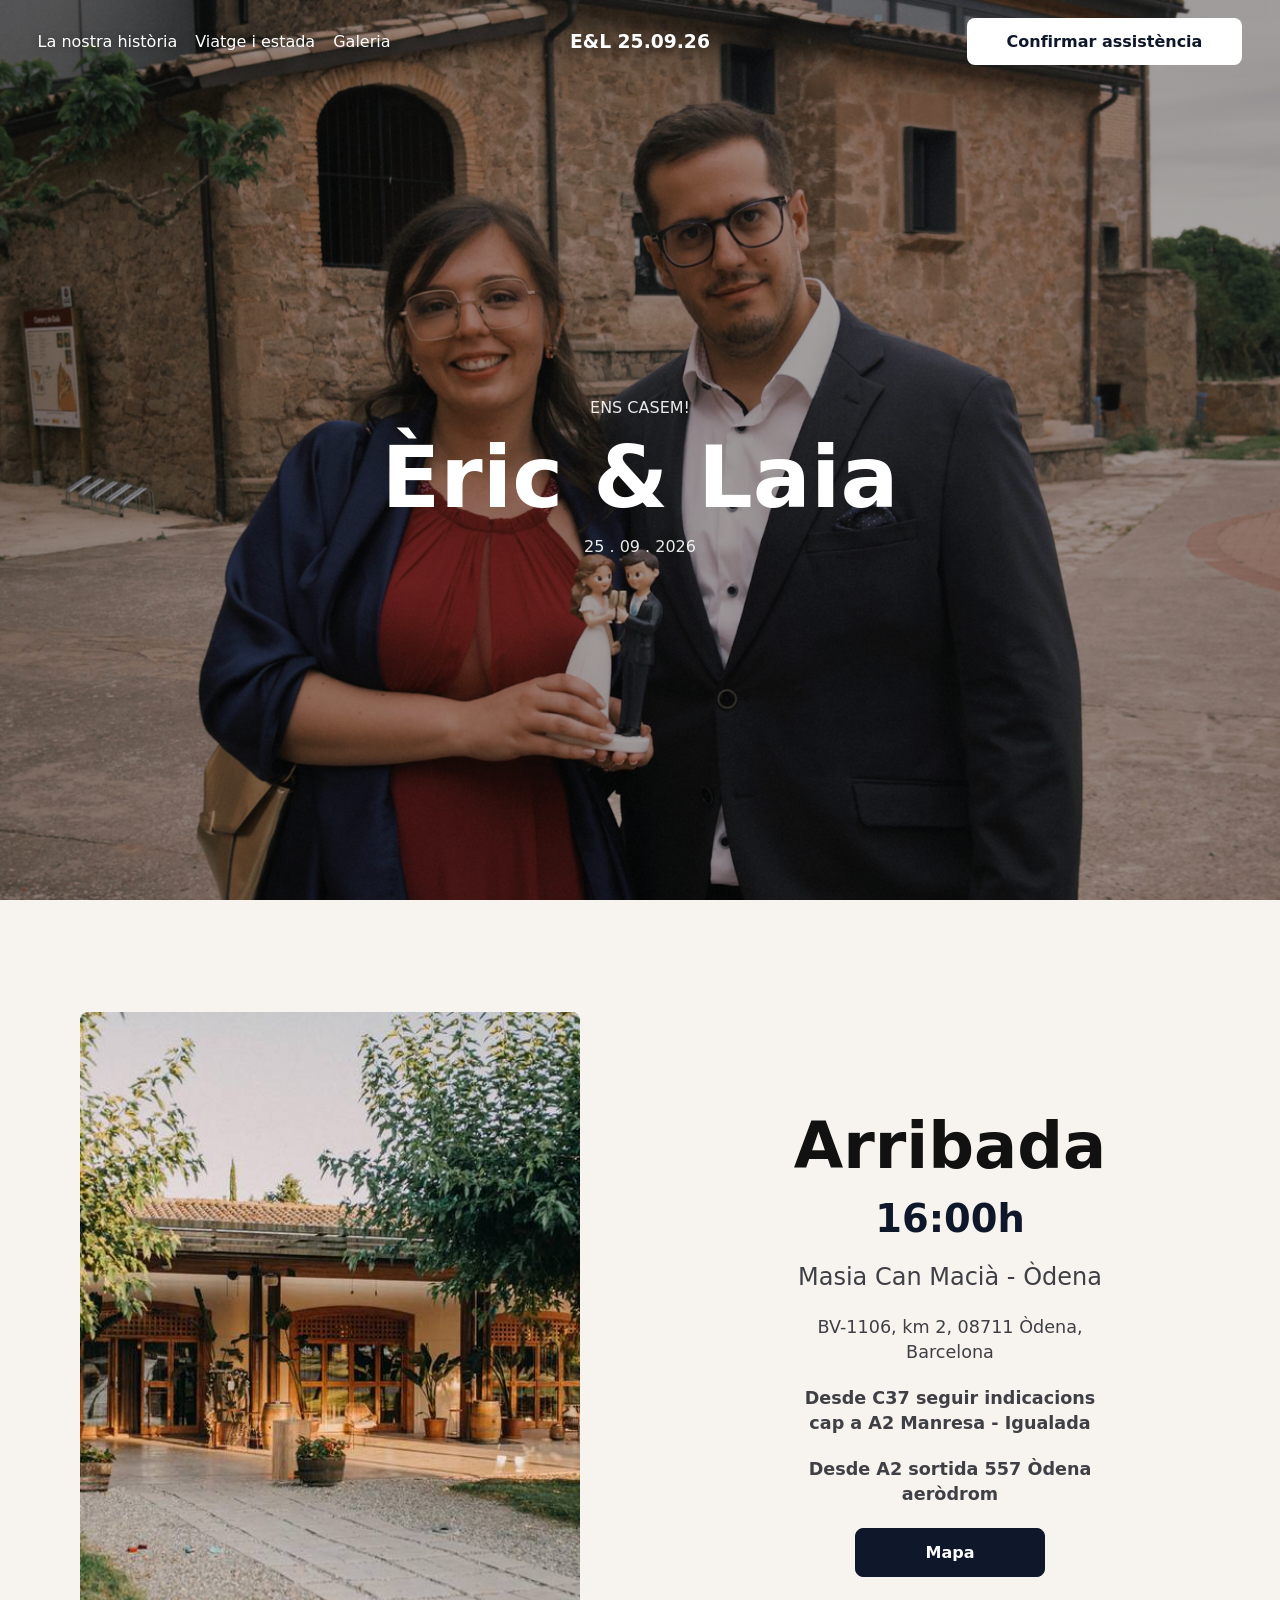
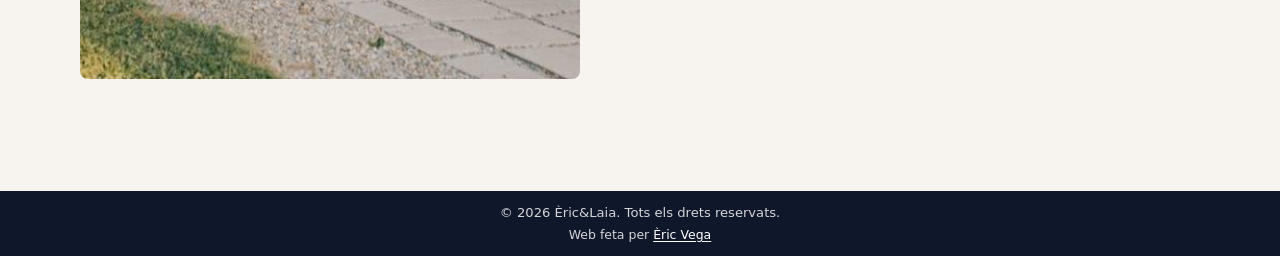
==== commit 61fec1ab: "Portada: crèdit «Web feta per Èric Vega» i copyright en català Co-Authored-By: Claude Opus 5.5 <nore" ====
--- a/index.html
+++ b/index.html
@@ -66,7 +66,8 @@
   </main>
 
   <footer class="site-footer">
-    <p>&copy; 2026 Èric&Laia. Todos los derechos reservados.</p>
+    <p>&copy; 2026 Èric&Laia. Tots els drets reservats.</p>
+    <p class="site-credit">Web feta per <a href="https://www.ericveganoguera.com/">Èric Vega</a></p>
   </footer>
 
   <script src="js/main.js"></script>
--- a/css/styles.css
+++ b/css/styles.css
@@ -729,6 +729,16 @@
 
 .site-footer p{
   margin:0;
+}
+
+.site-credit{
+  margin-top:4px !important;
+  font-size:0.78rem;
+}
+.site-credit a{
+  color:#fff;
+  text-decoration:underline;
+  text-underline-offset:2px;
 }
 
 /* RESPONSIVE tweaks */@media (max-width:860px){
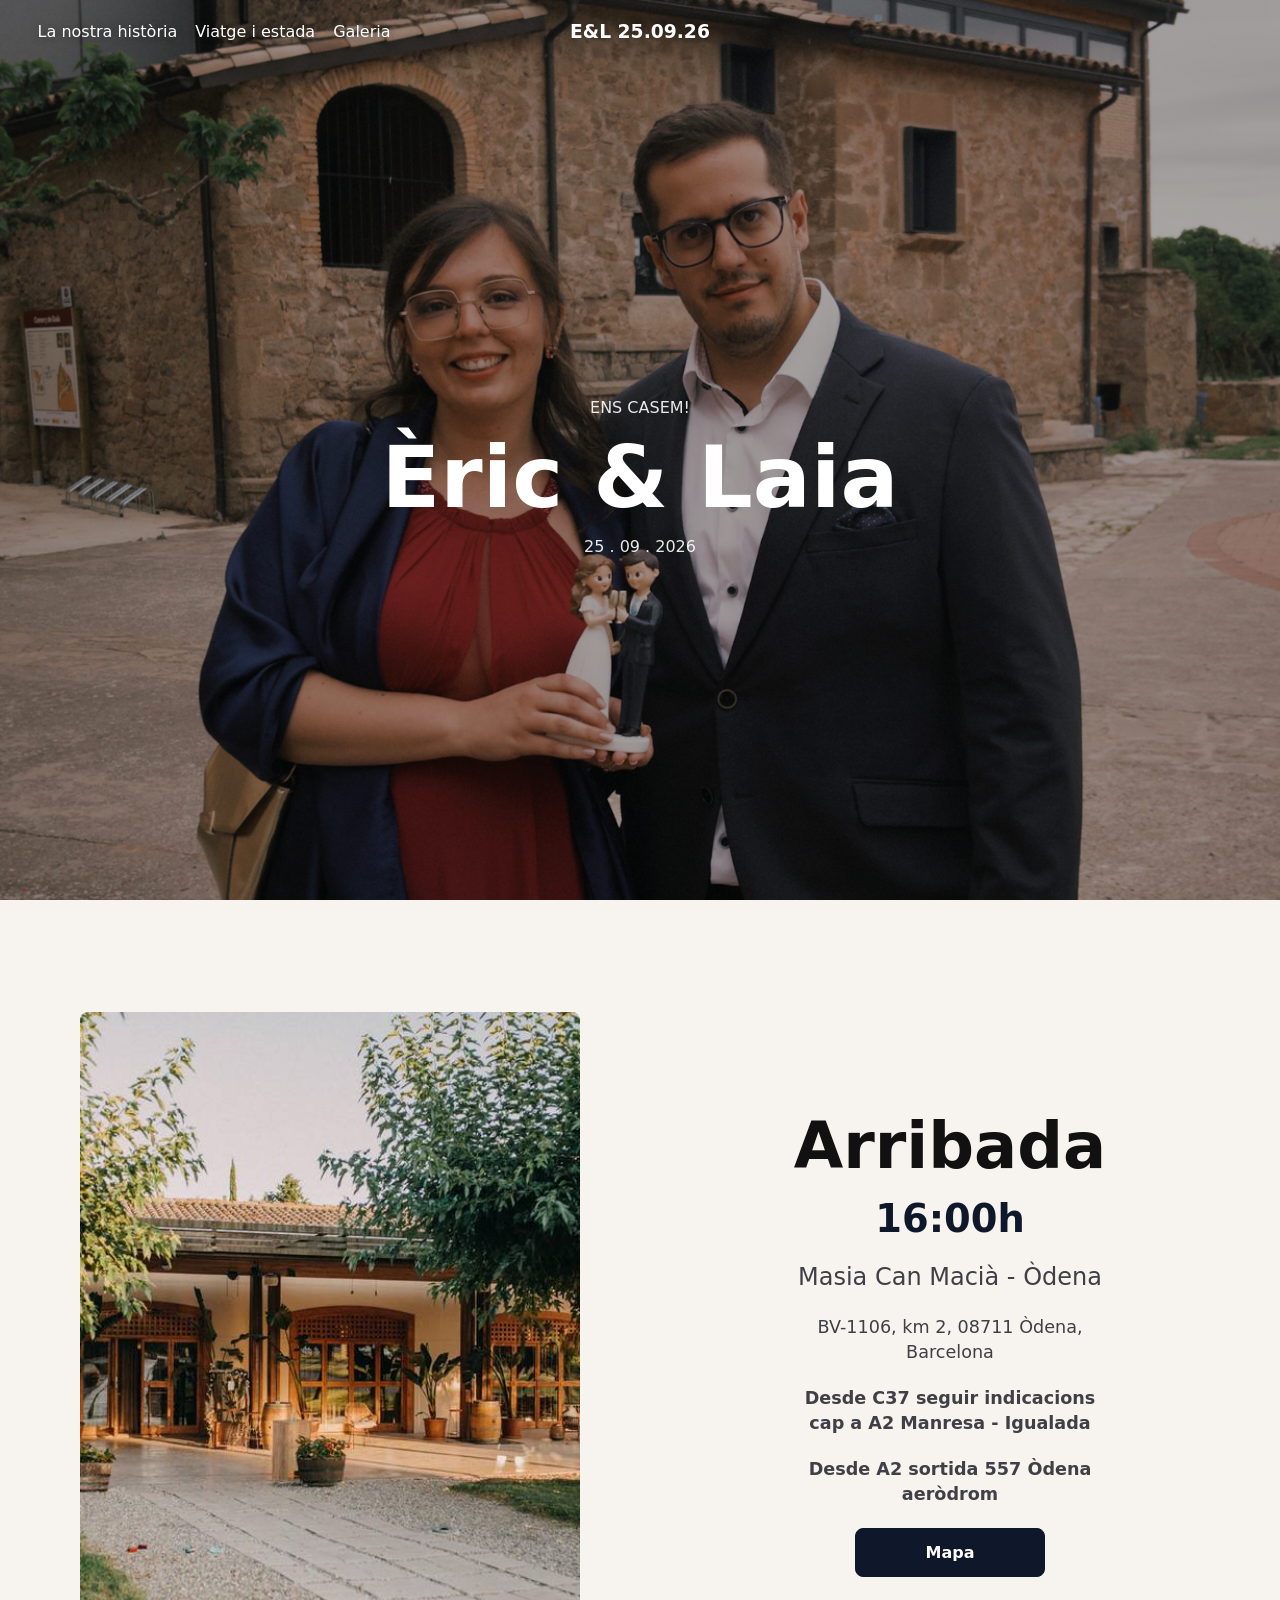
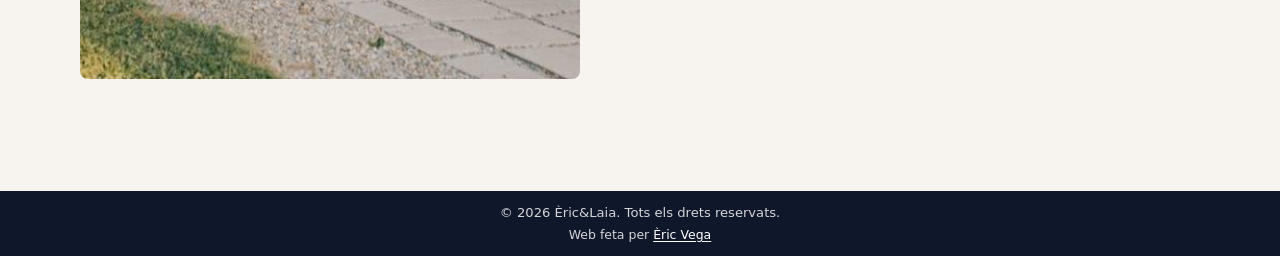
==== commit ece589e1: "Tancar confirmacions, noindex a pàgines privades i arreglar la galeria - Treu el botó «Confirmar ass" ====
--- a/index.html
+++ b/index.html
@@ -20,7 +20,6 @@
       <a href="/" class="nav_title">
         <h3>E&L 25.09.26</h3>
       </a>
-      <a class="confirmar_assistencia" href="confirmar-assistencia.html">Confirmar assistència</a>
     </nav>
 
     <section class="imatgeprincipal">
--- a/css/styles.css
+++ b/css/styles.css
@@ -332,6 +332,24 @@
   text-decoration:none;
   cursor:pointer;
   transition:background 0.2s ease, color 0.2s ease, transform 0.2s ease;
+}
+
+.form-submit:disabled,
+.form-submit:disabled:hover{
+  opacity:0.55;
+  cursor:not-allowed;
+  background:var(--accent);
+  color:#fff;
+  transform:none;
+}
+
+.confirmacio-tancada{
+  font-weight:700;
+}
+
+.confirmacio-form[data-tancat]{
+  opacity:0.6;
+  pointer-events:none;
 }
 
 .form-submit:hover{
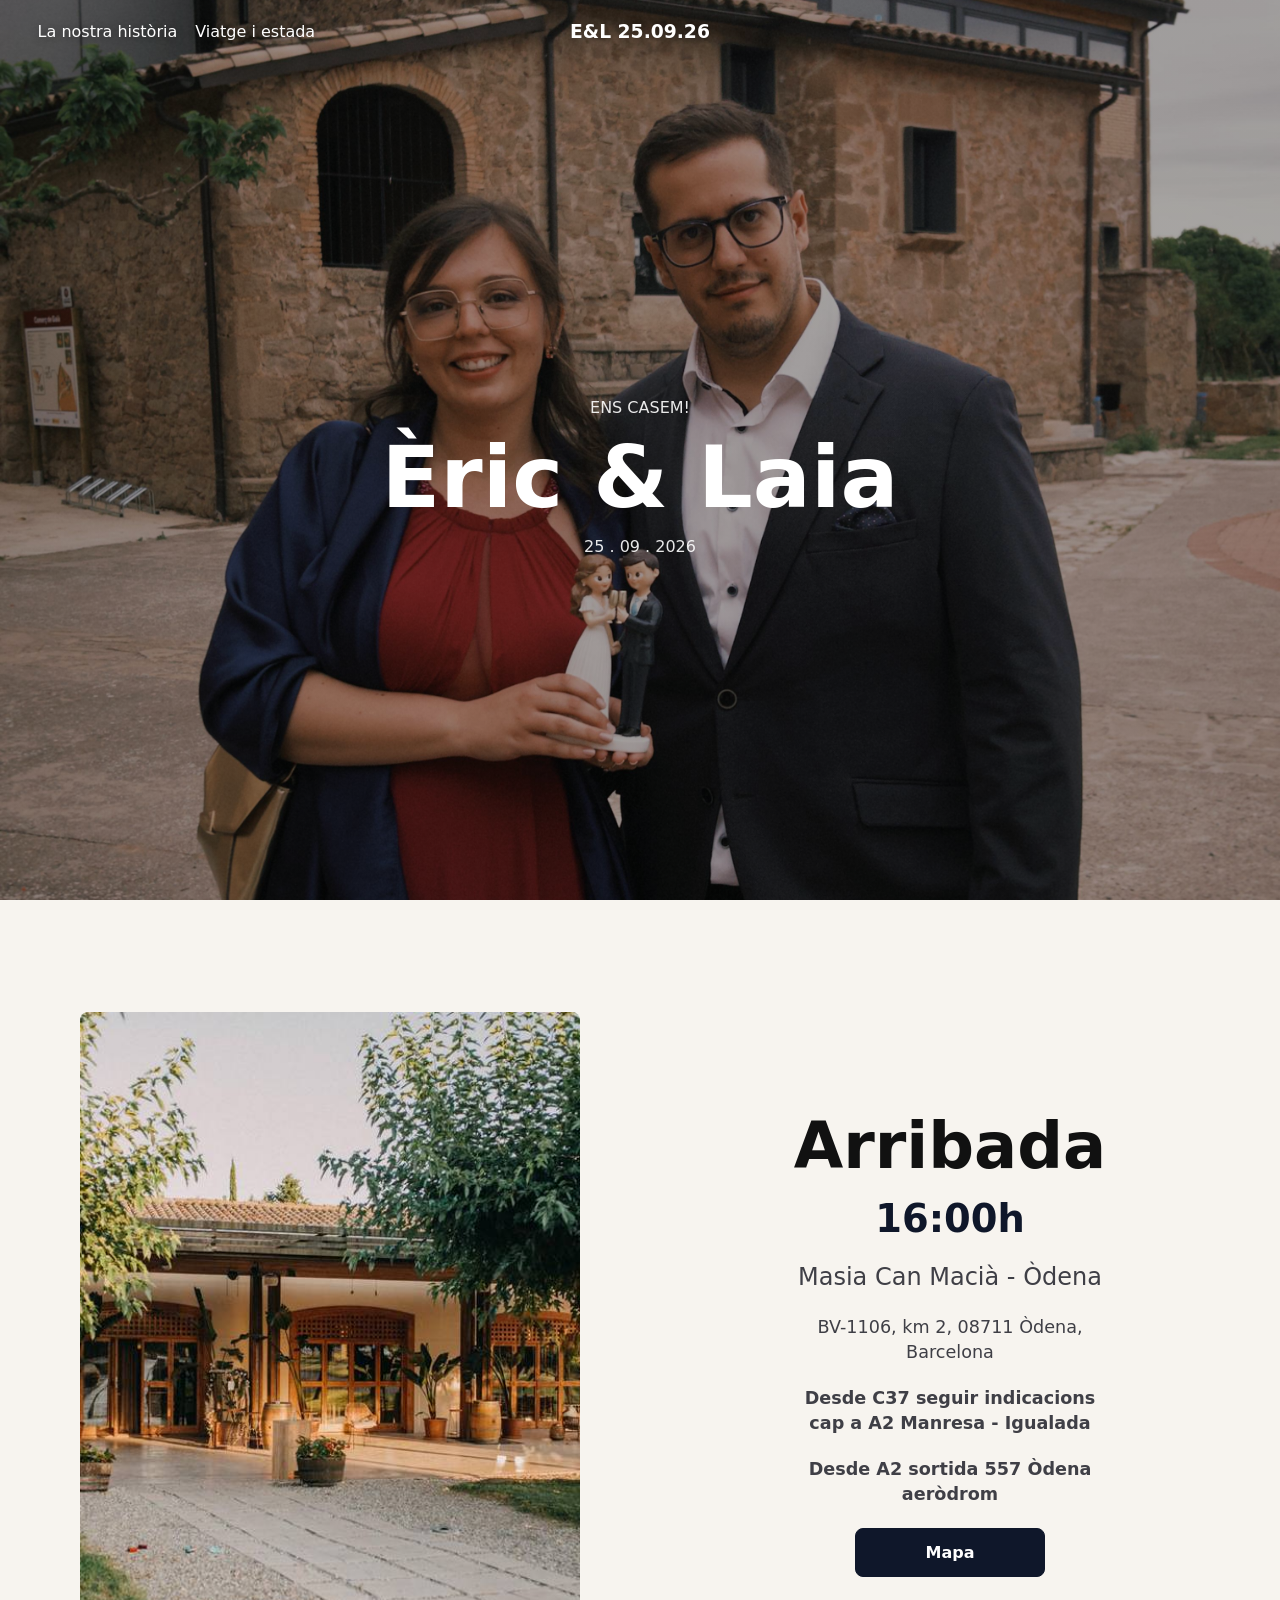
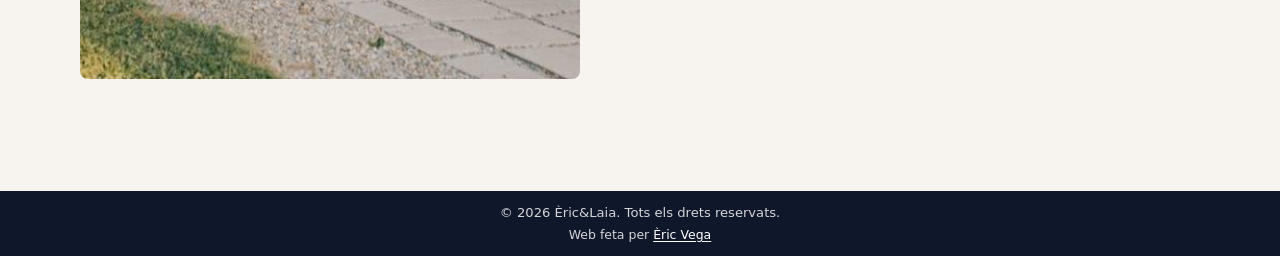
==== commit 318516f0: "Treure la galeria de fotos de la web Elimina la pàgina de la galeria, l'enllaç del menú de totes les" ====
--- a/index.html
+++ b/index.html
@@ -15,7 +15,6 @@
       <ul class="nav-links">
         <li><a href="la-nostra-historia.html">La nostra història</a></li>
         <li><a href="viatge-i-estada.html">Viatge i estada</a></li>
-        <li><a href="galeria.html">Galeria</a></li>
       </ul>
       <a href="/" class="nav_title">
         <h3>E&L 25.09.26</h3>
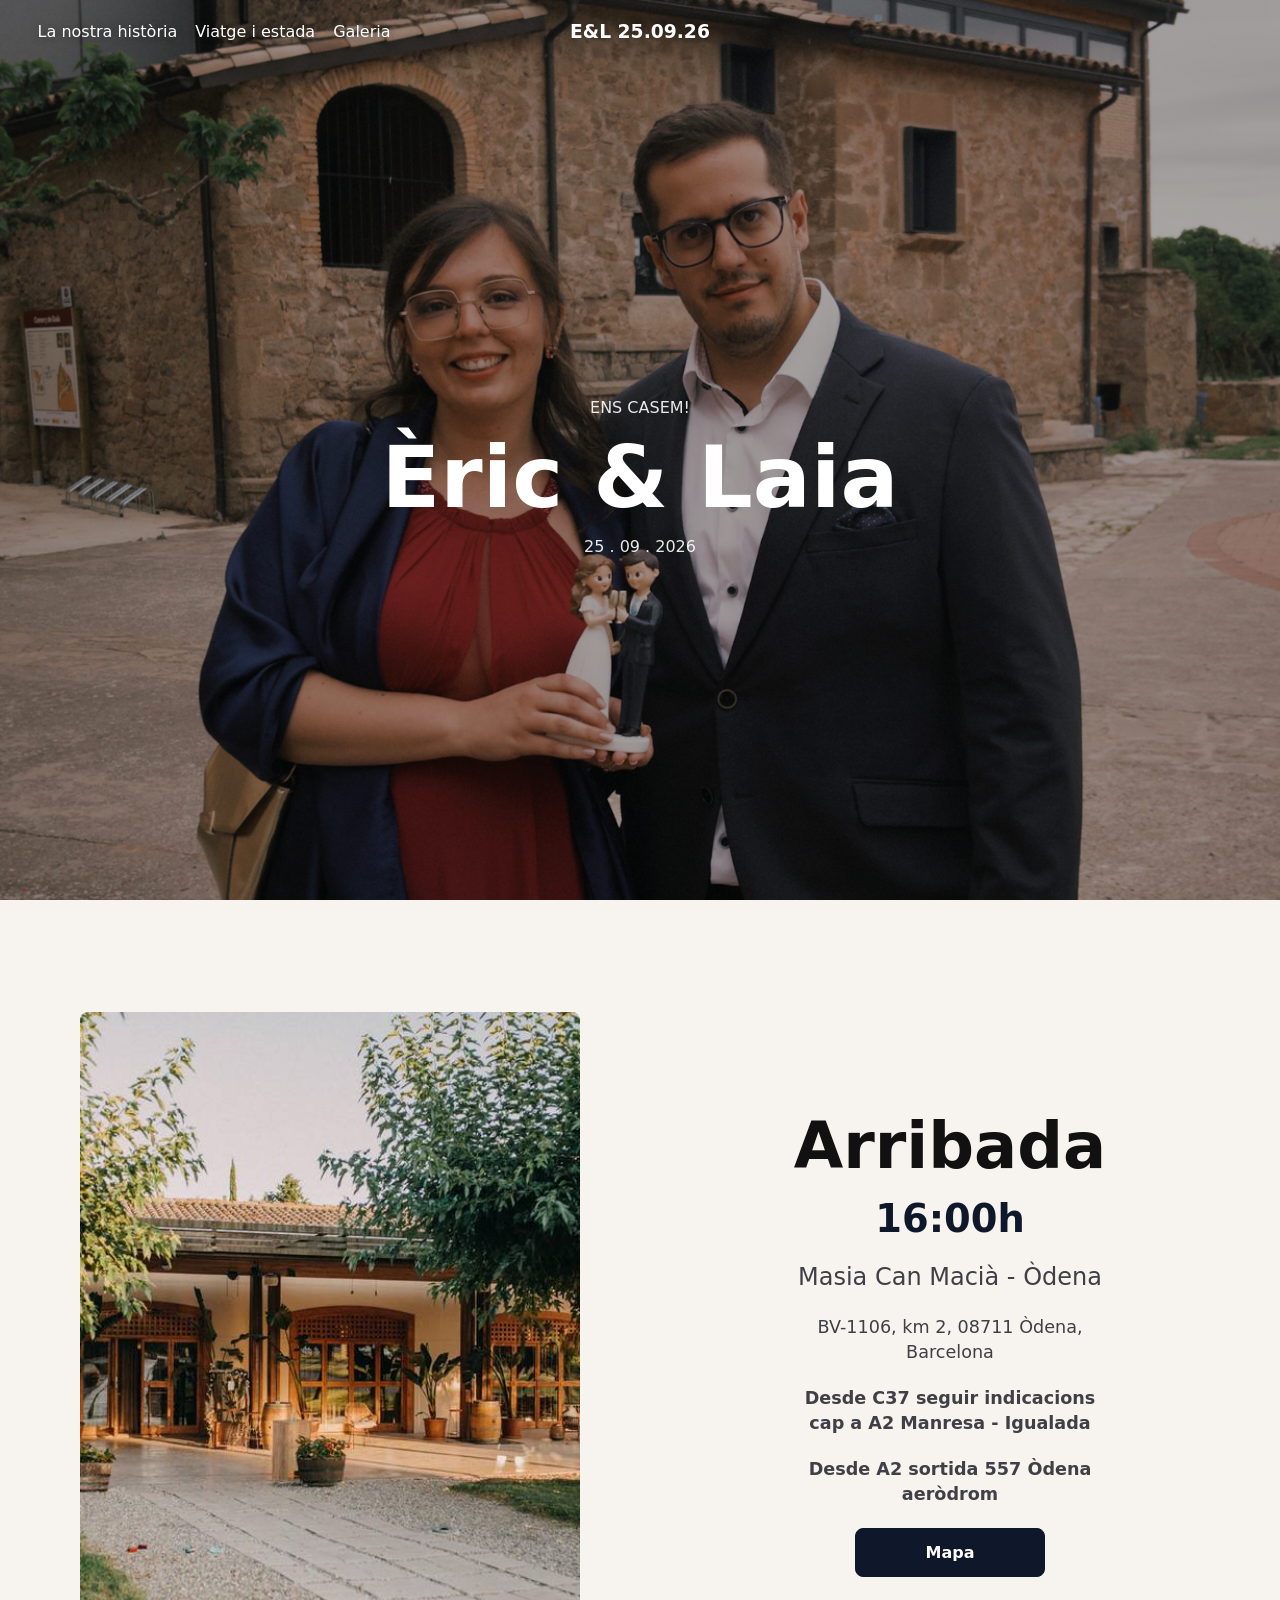
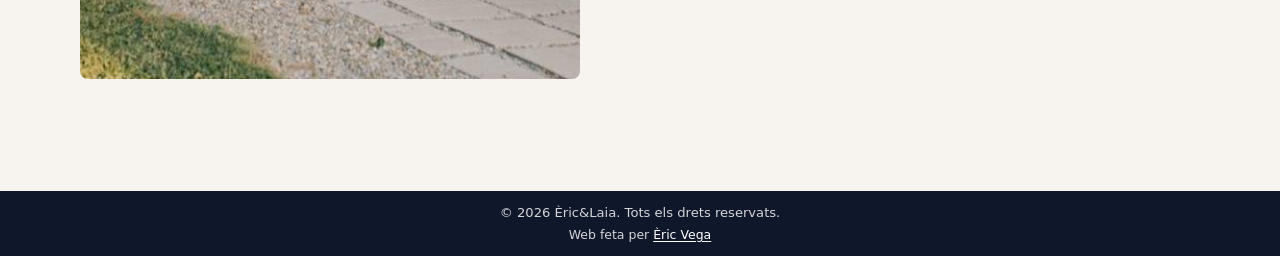
==== commit 8f734854: "Galeria: missatge que les fotos es veuen a l'àlbum compartit La pàgina de la galeria es manté al men" ====
--- a/index.html
+++ b/index.html
@@ -15,6 +15,7 @@
       <ul class="nav-links">
         <li><a href="la-nostra-historia.html">La nostra història</a></li>
         <li><a href="viatge-i-estada.html">Viatge i estada</a></li>
+        <li><a href="galeria.html">Galeria</a></li>
       </ul>
       <a href="/" class="nav_title">
         <h3>E&L 25.09.26</h3>
--- a/css/styles.css
+++ b/css/styles.css
@@ -411,6 +411,24 @@
 
 .historia-hero{
   background-image:linear-gradient(rgba(15,23,42,0.18),rgba(15,23,42,0.62)), url("../assets/parella-10.jpg");
+}
+
+.galeria-hero{
+  background-image:linear-gradient(rgba(15,23,42,0.22),rgba(15,23,42,0.65)), url("../assets/parella-13.jpg");
+  background-position:center 10%;
+}
+
+.galeria-avis{
+  max-width:760px;
+}
+
+.galeria-avis > p{
+  font-size:1.1rem;
+  line-height:1.7;
+}
+
+.galeria-signatura{
+  font-weight:700;
 }
 
 .estada-hero{
